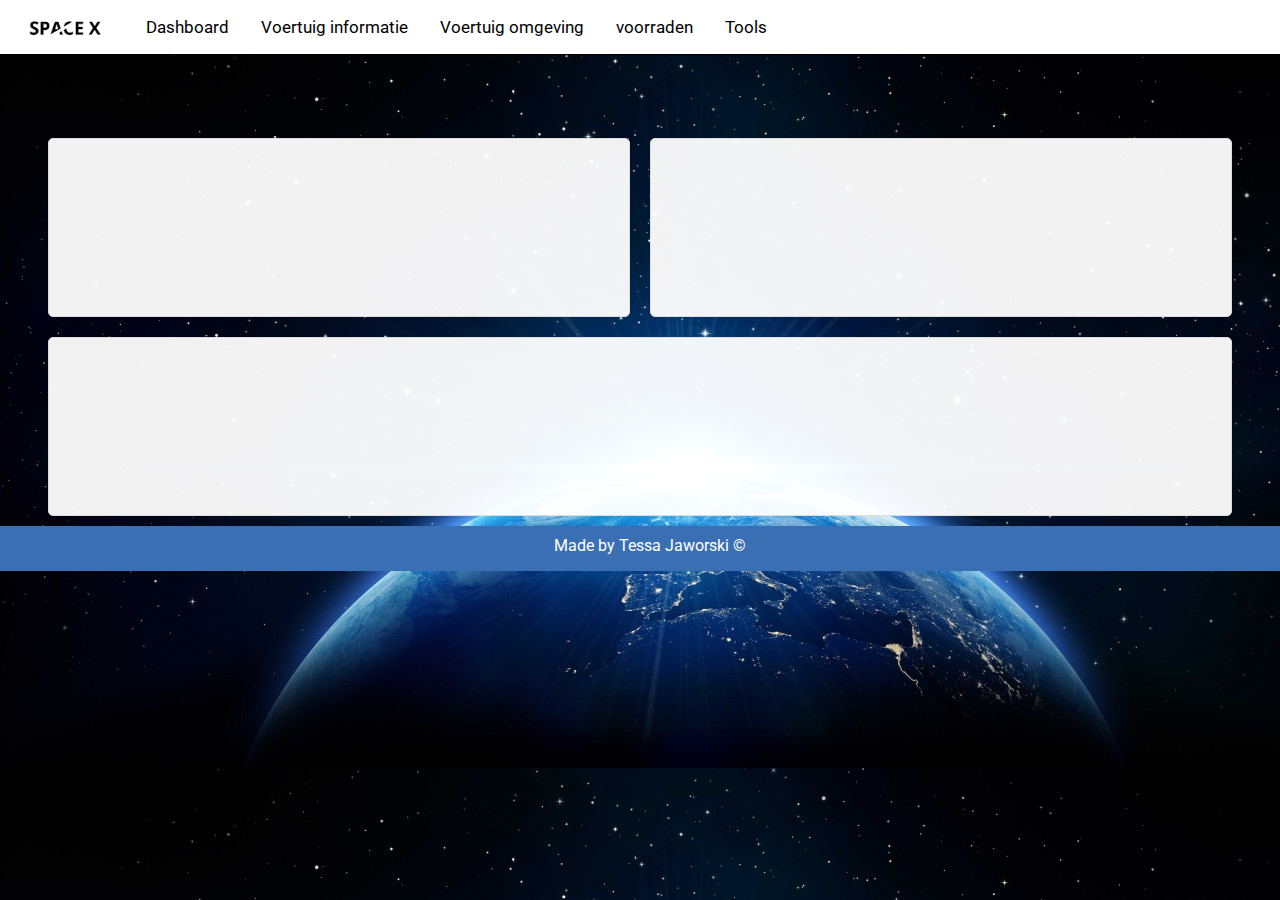
==== index.html @ a4dc6308 "Change chart.js" ====
<!DOCTYPE html>
<html lang="nl">
<head>
	<meta charset="UTF-8">
        <meta name="viewport" content="width=device-width, initial-scale=1.0">
	<title>Dashboard</title>

	<script type="text/javascript" src="assets/js/utils.js"> </script>
    <script type="text/javascript" src="assets/js/chart.min.js"> </script>
	<link rel="stylesheet" href="assets/css/style.css">
	<link rel="stylesheet" href="assets/css/nav.css">
</head>
<body>
	<nav class="topnav" id="myTopnav">
		  	<a href="index.html"><img src="assets/img/space-x.png" alt="logo space"/></a>
            <a href="index.html">Dashboard</a>
		  	<a href="index.html">Voertuig informatie</a>
		  	<a href="challenge1a.html">Voertuig omgeving</a>
		  	<a href="challenge1.html">voorraden</a>
		  	<a href="challenge2a.html">Tools</a>
		  	<a href="#" id="menu">&#9776;</a>
		</nav>

    <!-- container start -->
        <div class="container">
            <section class="flex-container">
                  <!-- flex item 1 -->
                  <article class="flex-item">
            
                      <canvas id="canvas"></canvas>

                  </article>
                  <!-- einde flex item -->
                  <!-- flex item 2 -->
                  <article class="flex-item">  
    
                        <canvas id="myChart"></canvas>
         
                  </article>
                  <!-- einde flex item 2 -->
                  <!-- flex item 3 -->
                  <article class="flex-item">  
           
                       <canvas id="speedChart" ></canvas>
         
                  </article>
                  <!-- einde flex item 2 -->
            </section>
        </div>
		<!-- einde nav -->
        <footer>
        <p> Made by Tessa Jaworski &copy; </p>
        </footer>
       

</body>
	<script type="text/javascript" src="assets/js/main.js"> </script>

</html>
---- assets/css/style.css ----
@import url('https://fonts.googleapis.com/css?family=Roboto');
* {
	margin: 0px;
	font-family: 'Roboto', sans-serif;
}

body {
	background-image: url("../img/background.jpg");
}

.container {
	padding-top: 128px;
}

.flex-container {
  display: flex;
  align-items: flex-start; 
  flex-wrap: wrap;
  background-color: transparent;
   
  -ms-box-orient: horizontal;
  display: -webkit-box;
  display: -moz-box;
  display: -ms-flexbox;
  display: -moz-flex;
  display: -webkit-flex;
  display: flex;
    
  -webkit-justify-content: space-around;
  justify-content: space-around;
  -webkit-flex-flow: row wrap;
  flex-flow: row wrap;
  -webkit-align-items: stretch;
  align-items: stretch;

}

.flex-item {
 /* background-color: #262e3e;*/
  background-color: rgba(255, 255, 255, 0.95);
  width: 92%;
  margin: 10px;
  padding-left: 4%;
  padding-right: 4%;
  text-align: center;
  line-height: 75px;
  font-size: 30px;
  border: 1px solid #ddd;
  border-radius: 5px;
}

footer {
	width: 100%;
	height: 25px;
	background-color: #3a6fb4;
	overflow: hidden;
	text-align: center;
	padding: 10px;
	margin-top: 50px;
	color: white;
}



@media only screen and (min-width: 600px) {

	.container {
		float: left;
		width: 90%;
		padding-left: 5%;
		padding-right: 5%;
	}


}


@media only screen and (min-width: 1200px) {

	.container {
		float: left;
		width: 94%;
		padding-left: 3%;
		padding-right: 3%;
	}

.flex-container {
  display: flex;
  align-items: flex-start; 


}

.flex-item {
 /* background-color: #262e3e;*/
  margin: 10px;
  text-align: center;
  line-height: 75px;
  font-size: 30px;
  width: 40%;

}
.flex-item:nth-of-type(1) {
  flex-grow: 1;
}
.flex-item:nth-of-type(2) {
  flex-grow: 1;
}

.flex-item:nth-of-type(3) {
  flex-grow: 3;
}

footer {
	margin-top: 30px;
}
}
---- assets/css/nav.css ----
.topnav {
  overflow: hidden;
  background-color: #ffffff;
  border-bottom: 1px solid black;
  position: fixed;
  width: 100%;
  z-index: 1000;
}

.topnav a  {
  float: left;
  display: block;
  color: #000;
  text-align: center;
  padding: 17px 16px;
  text-decoration: none;
  font-size: 17px;
}

.topnav a:first-child  {
  float: left;
  display: block;
  color: #f2f2f2;
  text-align: center;
  padding: 5px 20px 2px;
  text-decoration: none;
  font-size: 20px;
}

.topnav a img {
  color: #f4e242;
  font-weight: bold;
  width: 90px;
  padding-top: 8px;

}

.topnav a:hover {
  background-color: #fff;
  color: black;
}

.topnav a:hover:first-child {
  background-color: none;
  color: black;
}
.topnav #menu {
  display: none;
}


@media only screen and (max-width: 980px) {
  .topnav a {display: none;
       transition: 0.5s;}
  
  .topnav a:first-child {display: block;}
  
  .topnav a#menu {
    display: block;
    position: absolute;
    right: 0;
    font-size: 25px;
    top: -14px;
    transition:all 0.3s linear;
  }

  .topnav.active a {
    float: none;
    display: block;
    text-align: left;
    transition:all 0.3s linear;

  }




}
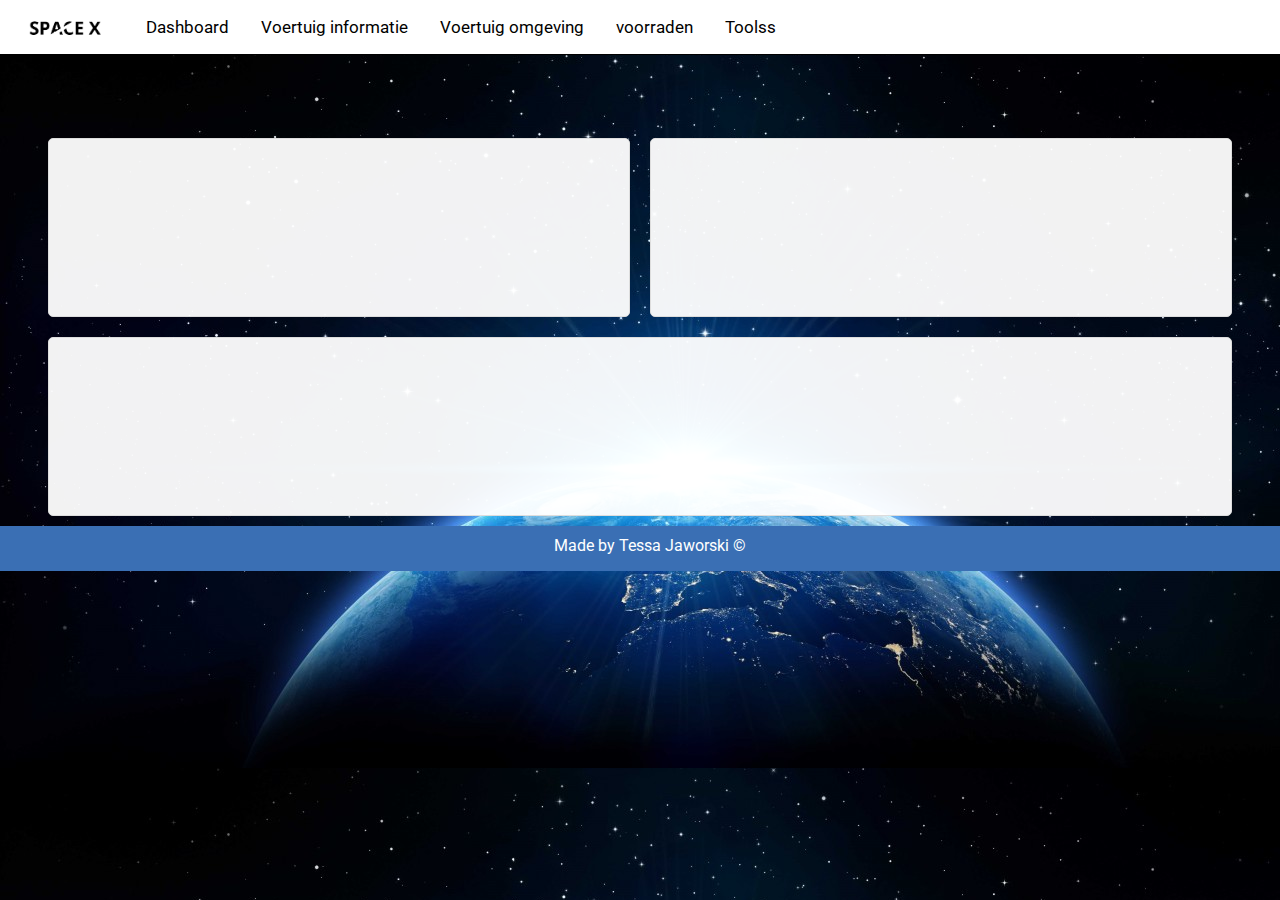
==== commit 479c24eb: "Change" ====
--- a/index.html
+++ b/index.html
@@ -17,7 +17,7 @@
 		  	<a href="index.html">Voertuig informatie</a>
 		  	<a href="challenge1a.html">Voertuig omgeving</a>
 		  	<a href="challenge1.html">voorraden</a>
-		  	<a href="challenge2a.html">Tools</a>
+		  	<a href="challenge2a.html">Toolss</a>
 		  	<a href="#" id="menu">&#9776;</a>
 		</nav>
 
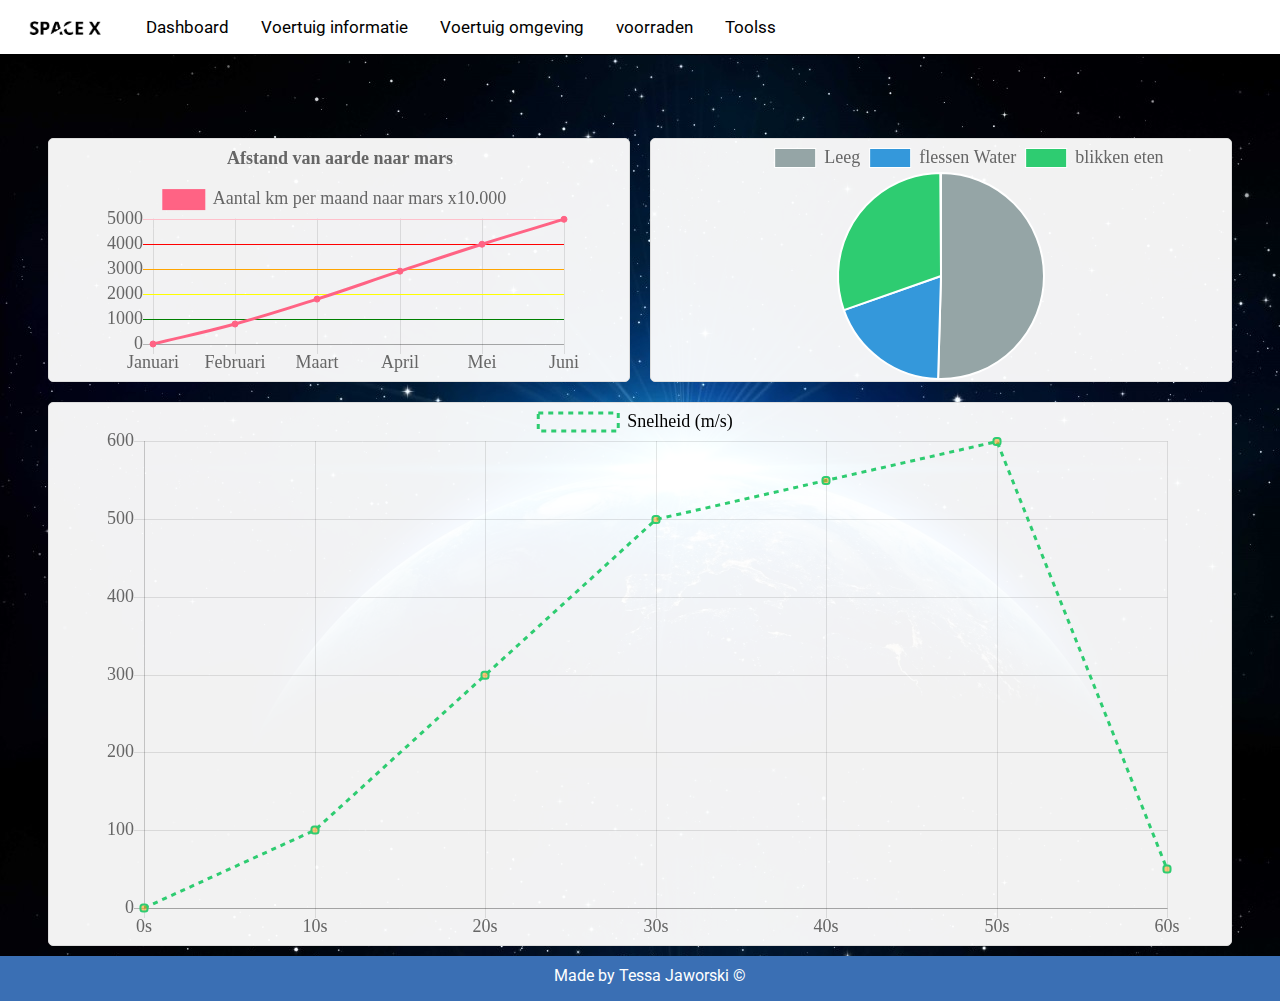
==== commit 6c1205df: "Change Hoofdletter Chart.min.js" ====
--- a/index.html
+++ b/index.html
@@ -6,7 +6,7 @@
 	<title>Dashboard</title>
 
 	<script type="text/javascript" src="assets/js/utils.js"> </script>
-    <script type="text/javascript" src="assets/js/chart.min.js"> </script>
+    <script type="text/javascript" src="assets/js/Chart.min.js"> </script>
 	<link rel="stylesheet" href="assets/css/style.css">
 	<link rel="stylesheet" href="assets/css/nav.css">
 </head>
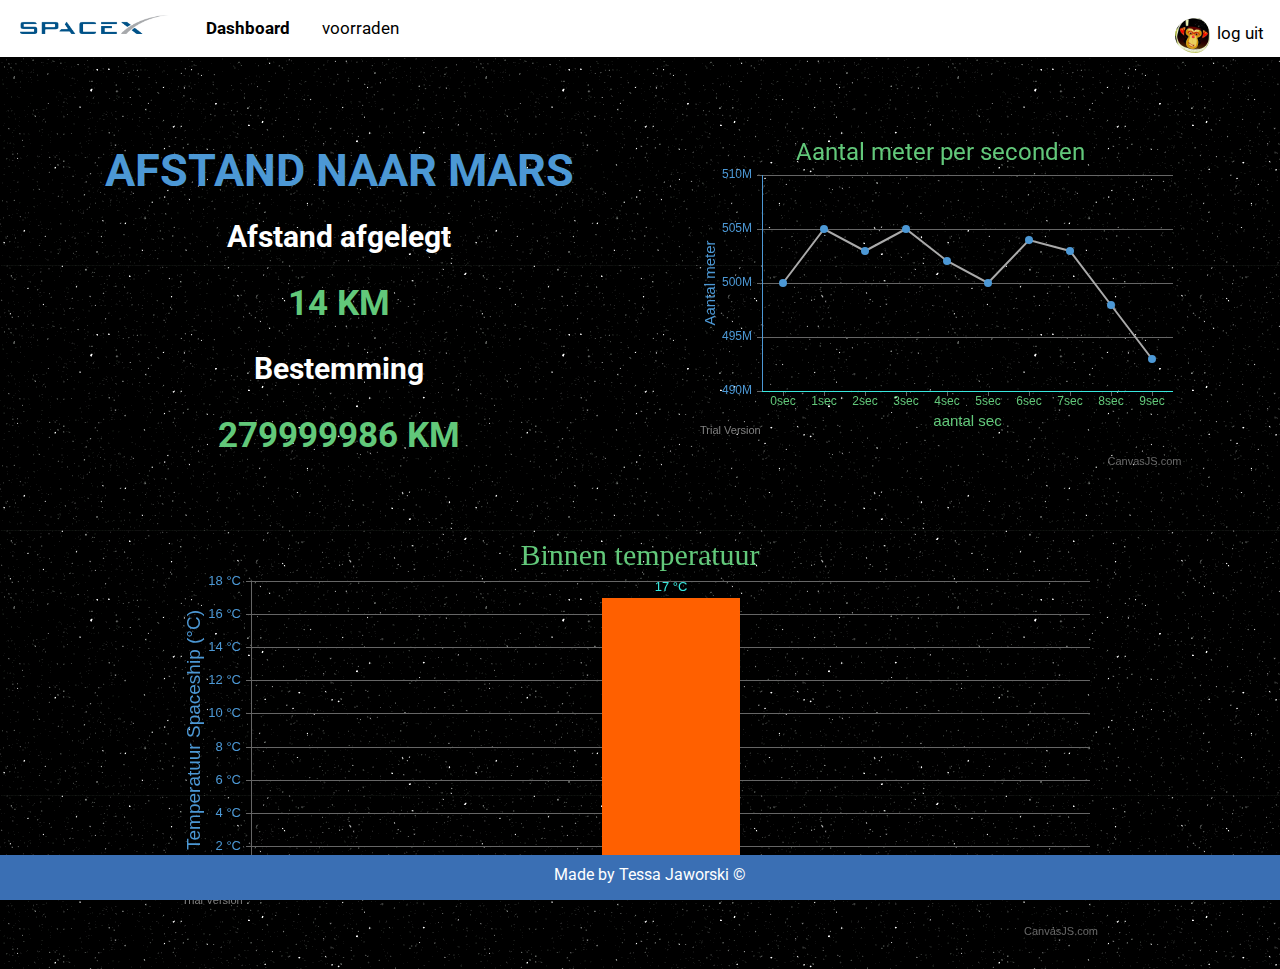
==== commit eef17b17: "Add html pages and css javascript img" ====
--- a/index.html
+++ b/index.html
@@ -1,59 +1,69 @@
 <!DOCTYPE html>
 <html lang="nl">
 <head>
-	<meta charset="UTF-8">
+    <meta charset="UTF-8">
         <meta name="viewport" content="width=device-width, initial-scale=1.0">
-	<title>Dashboard</title>
+    <title>Dashboard</title>
+    <link rel="stylesheet" href="assets/css/style.css">
 
-	<script type="text/javascript" src="assets/js/utils.js"> </script>
-    <script type="text/javascript" src="assets/js/Chart.min.js"> </script>
-	<link rel="stylesheet" href="assets/css/style.css">
-	<link rel="stylesheet" href="assets/css/nav.css">
+      <script type="text/javascript" src=""></script>
+  <link rel="stylesheet" type="text/css" href="assets/css/style.css">
+  <link rel="stylesheet" type="text/css" href="assets/css/nav.css">
+  <link rel="stylesheet" type="text/css" href="assets/css/fontawesome.min.css">
 </head>
+
+
 <body>
-	<nav class="topnav" id="myTopnav">
-		  	<a href="index.html"><img src="assets/img/space-x.png" alt="logo space"/></a>
-            <a href="index.html">Dashboard</a>
-		  	<a href="index.html">Voertuig informatie</a>
-		  	<a href="challenge1a.html">Voertuig omgeving</a>
-		  	<a href="challenge1.html">voorraden</a>
-		  	<a href="challenge2a.html">Toolss</a>
-		  	<a href="#" id="menu">&#9776;</a>
-		</nav>
+        <nav class="topnav" id="myTopnav">
+          <a href="index.html"><img src="assets/img/spacex.png" alt="logo space"/></a>
+          <a href="index.html" class="active"> Dashboard</a>
+          <a href="voorraad.html">voorraden</a>
+          <a href="index.html" class="right"><img src="assets/img/avatar.png" class="avatar-pf" alt="avatar"/><span>log uit</span></a>
+          <a href="#" id="menu">&#9776;</a>
+        </nav>
 
-    <!-- container start -->
         <div class="container">
-            <section class="flex-container">
-                  <!-- flex item 1 -->
-                  <article class="flex-item">
-            
-                      <canvas id="canvas"></canvas>
-
-                  </article>
+            <section class="flex-container"> <!-- flex container -->
+                <!-- flex item 1 -->
+                <article class="flex-item"> <!-- flex- item-->
+                  <div id="distance"> <!-- distance -->
+                    <h2> Afstand naar mars </h2>
+                    <h4>Afstand afgelegt</h2>
+                    <h3 class="counter"><span id="counterup">0</span> km</h3>
+                    <p id="updateChart"> </p>
+                    <h4>Bestemming </h2>
+                    <h3 class="counter"><span id="countdowntimer">280.000.000</span> km</h3>
+                  </div> <!-- einde distance -->
+                </article>
                   <!-- einde flex item -->
                   <!-- flex item 2 -->
-                  <article class="flex-item">  
-    
-                        <canvas id="myChart"></canvas>
-         
+
+                  <!-- einde flex item 2 -->
+                  <!-- flex item 3 -->
+                  <article class="flex-item"> 
+                    <div id="km"></div>
                   </article>
                   <!-- einde flex item 2 -->
-                  <!-- flex item 3 -->
                   <article class="flex-item">  
-           
-                       <canvas id="speedChart" ></canvas>
-         
-                  </article>
-                  <!-- einde flex item 2 -->
-            </section>
+                    <div id="chartContainer"></div> 
+                  </article>           
+            </section> <!-- einde flex container -->
         </div>
-		<!-- einde nav -->
-        <footer>
+                <footer>
         <p> Made by Tessa Jaworski &copy; </p>
         </footer>
        
+</body>
 
-</body>
-	<script type="text/javascript" src="assets/js/main.js"> </script>
+
+
+<script type="text/javascript">
+
+</script>
+
+    <script type="text/javascript" src="assets/js/canvasjs.min.js"> </script> 
+        <script type="text/javascript" src="assets/js/main-canvasjs.js"> </script>
+          <script type="text/javascript" src="assets/js/main.js"> </script>
+          <script type="text/javascript" src="assets/js/count-timer.js"> </script>
 
 </html>--- a/assets/css/style.css
+++ b/assets/css/style.css
@@ -1,16 +1,95 @@
+/* mobile first design */
+
 @import url('https://fonts.googleapis.com/css?family=Roboto');
 * {
 	margin: 0px;
 	font-family: 'Roboto', sans-serif;
 }
 
+/* background color */
 body {
-	background-image: url("../img/background.jpg");
+	background-image: url("../img/background4.gif");
+  min-height: 100%;
+}
+
+.button-min {
+    background-color: #be463d;
+    border: none;
+    color: white;
+    padding: 10px 25px;
+    text-align: center;
+    text-decoration: none;
+    display: inline-block;
+    font-size: 16px;
+    margin: 4px 2px;
+    border-radius: 10px;
+    cursor: pointer;
+}
+
+.button-min:hover {
+    background-color: #ef7267;
+}
+
+.button-plus {
+    background-color: #84ce3a;
+    border: none;
+    color: white;
+    padding: 10px 25px;
+    text-align: center;
+    text-decoration: none;
+    display: inline-block;
+    font-size: 16px;
+    margin: 4px 2px;
+    border-radius: 10px;
+    cursor: pointer;
+}
+
+.button-plus:hover {
+    background-color: #aadd77;
+}
+
+/* afstand naar MARS */
+#distance {
+	text-align: center;
+	line-height: 2.2em;
+  background-color: ;
+  color: #62c87a;
+}
+
+h2 {
+  text-transform: uppercase;
+  color: #4c98d5;
+}
+
+h4 {
+  color: white;
+}
+
+#km {
+  height: 300px; 
+  width: 100%;
+}
+
+#chartContainer {
+  height: 370px; 
+  max-width: 920px; 
+  margin: 0px auto;
+}
+
+.counter {
+  text-transform: uppercase;
 }
 
 .container {
 	padding-top: 128px;
 }
+
+.active {
+  font-weight: bold;
+  color: #1b5284;
+}
+
+
 
 .flex-container {
   display: flex;
@@ -35,31 +114,57 @@
 
 }
 
+p {
+  color: white;
+}
+
+article p {
+  font-size: 15px;
+}
+
 .flex-item {
  /* background-color: #262e3e;*/
-  background-color: rgba(255, 255, 255, 0.95);
+  /*background-color: rgba(255, 255, 255, 0.95);*/
   width: 92%;
-  margin: 10px;
+  margin: 10px 10px 30px 10px;
   padding-left: 4%;
   padding-right: 4%;
   text-align: center;
   line-height: 75px;
   font-size: 30px;
-  border: 1px solid #ddd;
+/*  border: 1px solid #ddd;*/
   border-radius: 5px;
-}
+  padding-bottom: 50px;
+}
+
+.bar-item {
+	padding: 15px;
+}
+
+
 
 footer {
 	width: 100%;
+   position: fixed;
+
 	height: 25px;
 	background-color: #3a6fb4;
 	overflow: hidden;
 	text-align: center;
 	padding: 10px;
-	margin-top: 50px;
+	margin-top: 100px;
 	color: white;
-}
-
+     left: 0;
+   bottom: 0;
+}
+
+@media only screen and (min-width: 350px) {
+
+article p {
+  font-size: 20px;
+}
+  
+}
 
 
 @media only screen and (min-width: 600px) {
@@ -71,11 +176,19 @@
 		padding-right: 5%;
 	}
 
+  article p {
+  font-size: 30px;
+}
+
 
 }
 
 
 @media only screen and (min-width: 1200px) {
+
+    article p {
+  font-size: 35px;
+}
 
 	.container {
 		float: left;
--- a/assets/css/style.css
+++ b/assets/css/style.css
@@ -1,16 +1,95 @@
+/* mobile first design */
+
 @import url('https://fonts.googleapis.com/css?family=Roboto');
 * {
 	margin: 0px;
 	font-family: 'Roboto', sans-serif;
 }
 
+/* background color */
 body {
-	background-image: url("../img/background.jpg");
+	background-image: url("../img/background4.gif");
+  min-height: 100%;
+}
+
+.button-min {
+    background-color: #be463d;
+    border: none;
+    color: white;
+    padding: 10px 25px;
+    text-align: center;
+    text-decoration: none;
+    display: inline-block;
+    font-size: 16px;
+    margin: 4px 2px;
+    border-radius: 10px;
+    cursor: pointer;
+}
+
+.button-min:hover {
+    background-color: #ef7267;
+}
+
+.button-plus {
+    background-color: #84ce3a;
+    border: none;
+    color: white;
+    padding: 10px 25px;
+    text-align: center;
+    text-decoration: none;
+    display: inline-block;
+    font-size: 16px;
+    margin: 4px 2px;
+    border-radius: 10px;
+    cursor: pointer;
+}
+
+.button-plus:hover {
+    background-color: #aadd77;
+}
+
+/* afstand naar MARS */
+#distance {
+	text-align: center;
+	line-height: 2.2em;
+  background-color: ;
+  color: #62c87a;
+}
+
+h2 {
+  text-transform: uppercase;
+  color: #4c98d5;
+}
+
+h4 {
+  color: white;
+}
+
+#km {
+  height: 300px; 
+  width: 100%;
+}
+
+#chartContainer {
+  height: 370px; 
+  max-width: 920px; 
+  margin: 0px auto;
+}
+
+.counter {
+  text-transform: uppercase;
 }
 
 .container {
 	padding-top: 128px;
 }
+
+.active {
+  font-weight: bold;
+  color: #1b5284;
+}
+
+
 
 .flex-container {
   display: flex;
@@ -35,31 +114,57 @@
 
 }
 
+p {
+  color: white;
+}
+
+article p {
+  font-size: 15px;
+}
+
 .flex-item {
  /* background-color: #262e3e;*/
-  background-color: rgba(255, 255, 255, 0.95);
+  /*background-color: rgba(255, 255, 255, 0.95);*/
   width: 92%;
-  margin: 10px;
+  margin: 10px 10px 30px 10px;
   padding-left: 4%;
   padding-right: 4%;
   text-align: center;
   line-height: 75px;
   font-size: 30px;
-  border: 1px solid #ddd;
+/*  border: 1px solid #ddd;*/
   border-radius: 5px;
-}
+  padding-bottom: 50px;
+}
+
+.bar-item {
+	padding: 15px;
+}
+
+
 
 footer {
 	width: 100%;
+   position: fixed;
+
 	height: 25px;
 	background-color: #3a6fb4;
 	overflow: hidden;
 	text-align: center;
 	padding: 10px;
-	margin-top: 50px;
+	margin-top: 100px;
 	color: white;
-}
-
+     left: 0;
+   bottom: 0;
+}
+
+@media only screen and (min-width: 350px) {
+
+article p {
+  font-size: 20px;
+}
+  
+}
 
 
 @media only screen and (min-width: 600px) {
@@ -71,11 +176,19 @@
 		padding-right: 5%;
 	}
 
+  article p {
+  font-size: 30px;
+}
+
 
 }
 
 
 @media only screen and (min-width: 1200px) {
+
+    article p {
+  font-size: 35px;
+}
 
 	.container {
 		float: left;
--- a/assets/css/nav.css
+++ b/assets/css/nav.css
@@ -1,3 +1,5 @@
+
+
 .topnav {
   overflow: hidden;
   background-color: #ffffff;
@@ -12,9 +14,14 @@
   display: block;
   color: #000;
   text-align: center;
-  padding: 17px 16px;
+  padding: 18px 16px;
+  padding-bottom: 0px;
   text-decoration: none;
   font-size: 17px;
+}
+
+.right {
+  float: right !important;
 }
 
 .topnav a:first-child  {
@@ -30,8 +37,8 @@
 .topnav a img {
   color: #f4e242;
   font-weight: bold;
-  width: 90px;
-  padding-top: 8px;
+  width: 150px;
+  padding-top: 10px;
 
 }
 
@@ -46,6 +53,18 @@
 }
 .topnav #menu {
   display: none;
+}
+
+.avatar-pf {
+  max-width: 35px;
+  border-radius: 50%;
+  padding-top: 0px !important;
+  padding-right: 7px;
+}
+
+nav span {
+      position: relative;
+    bottom: 14px;
 }
 
 
@@ -71,6 +90,9 @@
     transition:all 0.3s linear;
 
   }
+.right {
+  float: none !important;
+}
 
 
 
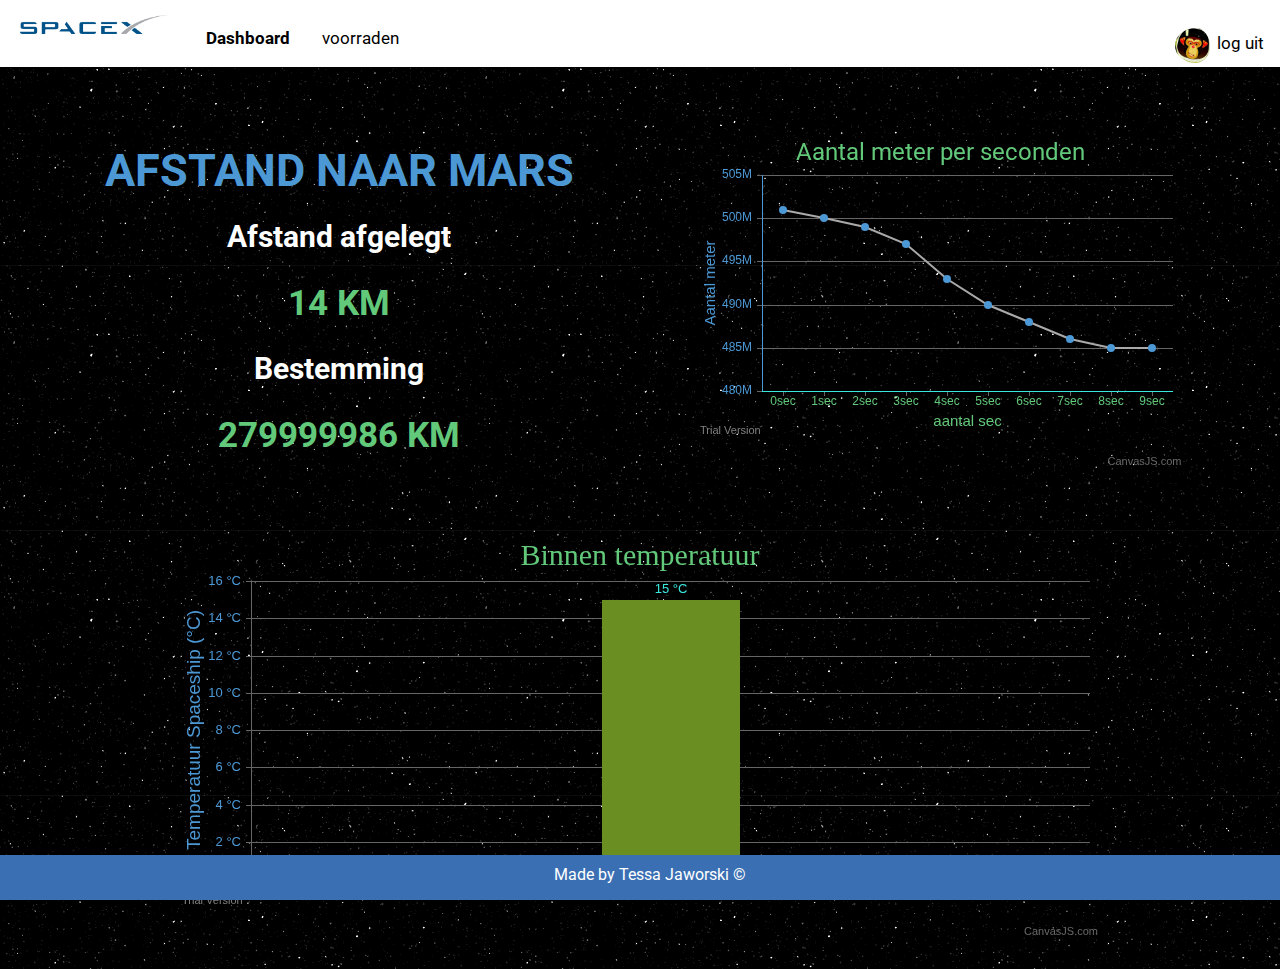
==== commit 7c6955d6: "Add favicon index + voorraad.html" ====
--- a/index.html
+++ b/index.html
@@ -5,8 +5,9 @@
         <meta name="viewport" content="width=device-width, initial-scale=1.0">
     <title>Dashboard</title>
     <link rel="stylesheet" href="assets/css/style.css">
+    <link rel="shortcut icon" href="assets/img/spacex.png">
 
-      <script type="text/javascript" src=""></script>
+
   <link rel="stylesheet" type="text/css" href="assets/css/style.css">
   <link rel="stylesheet" type="text/css" href="assets/css/nav.css">
   <link rel="stylesheet" type="text/css" href="assets/css/fontawesome.min.css">
--- a/assets/css/nav.css
+++ b/assets/css/nav.css
@@ -14,7 +14,7 @@
   display: block;
   color: #000;
   text-align: center;
-  padding: 18px 16px;
+  padding: 28px 16px;
   padding-bottom: 0px;
   text-decoration: none;
   font-size: 17px;
@@ -69,8 +69,11 @@
 
 
 @media only screen and (max-width: 980px) {
-  .topnav a {display: none;
-       transition: 0.5s;}
+  .topnav a {
+    display: none;
+    transition: 0.5s;
+    padding: 28px 16px;
+  }
   
   .topnav a:first-child {display: block;}
   
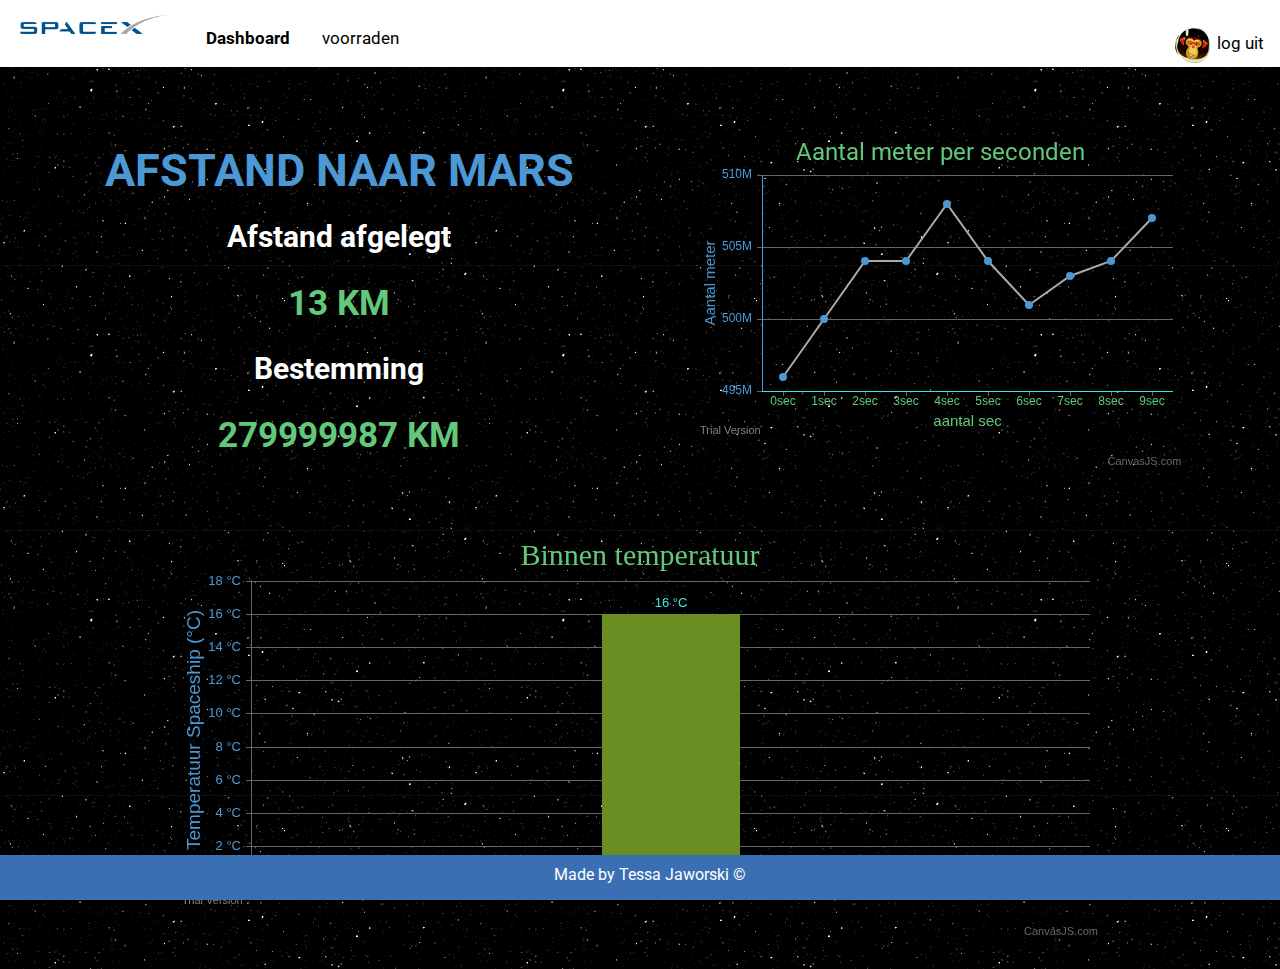
==== commit dead705a: "Add comments index + voorraad.html" ====
--- a/index.html
+++ b/index.html
@@ -1,70 +1,56 @@
 <!DOCTYPE html>
 <html lang="nl">
-<head>
-    <meta charset="UTF-8">
-        <meta name="viewport" content="width=device-width, initial-scale=1.0">
-    <title>Dashboard</title>
-    <link rel="stylesheet" href="assets/css/style.css">
-    <link rel="shortcut icon" href="assets/img/spacex.png">
+  <head>
+      <meta charset="UTF-8">
+      <meta name="viewport" content="width=device-width, initial-scale=1.0">
+      <title>Dashboard</title>
+      <link rel="stylesheet" href="assets/css/style.css">
+      <link rel="shortcut icon" href="assets/img/spacex.png">
+      <link rel="stylesheet" type="text/css" href="assets/css/style.css">
+      <link rel="stylesheet" type="text/css" href="assets/css/nav.css">
+  </head>
 
 
-  <link rel="stylesheet" type="text/css" href="assets/css/style.css">
-  <link rel="stylesheet" type="text/css" href="assets/css/nav.css">
-  <link rel="stylesheet" type="text/css" href="assets/css/fontawesome.min.css">
-</head>
+  <body>
+    <nav class="topnav" id="myTopnav">
+      <a href="index.html"><img src="assets/img/spacex.png" alt="logo space"/></a>
+      <a href="index.html" class="active"> Dashboard</a>
+      <a href="voorraad.html">voorraden</a>
+      <a href="index.html" class="right"><img src="assets/img/avatar.png" class="avatar-pf" alt="avatar"/><span>log uit</span></a>
+      <a href="#" id="menu">&#9776;</a>
+    </nav>
 
+    <div class="container">
+      <section class="flex-container"> <!-- flex container -->
+        <article class="flex-item"> <!-- flex- item 1-->
+          <div id="distance"> <!-- distance -->
+            <h2> Afstand naar mars </h2>
+            <h4>Afstand afgelegt</h2>
+            <h3 class="counter"><span id="counterup">0</span> km</h3>
+            <p id="updateChart"> </p>
+            <h4>Bestemming </h2>
+            <h3 class="counter"><span id="countdowntimer">280.000.000</span> km</h3>
+          </div> <!-- einde distance -->
+        </article><!-- einde flex item 1 -->
+  
+        <article class="flex-item"><!-- flex item 2 -->
+          <div id="km"></div> <!-- chart snelheid -->
+        </article><!-- einde flex item 2 -->
+        <article class="flex-item"> <!-- flex item 2 --> 
+          <div id="chartContainer"></div> 
+        </article> <!-- einde flex item 2 -->
+      </section> <!-- einde flex container -->
+    </div><!-- einde container -->
+    
+    <footer>
+      <p> Made by Tessa Jaworski &copy; </p>
+    </footer>    
+  </body>
 
-<body>
-        <nav class="topnav" id="myTopnav">
-          <a href="index.html"><img src="assets/img/spacex.png" alt="logo space"/></a>
-          <a href="index.html" class="active"> Dashboard</a>
-          <a href="voorraad.html">voorraden</a>
-          <a href="index.html" class="right"><img src="assets/img/avatar.png" class="avatar-pf" alt="avatar"/><span>log uit</span></a>
-          <a href="#" id="menu">&#9776;</a>
-        </nav>
-
-        <div class="container">
-            <section class="flex-container"> <!-- flex container -->
-                <!-- flex item 1 -->
-                <article class="flex-item"> <!-- flex- item-->
-                  <div id="distance"> <!-- distance -->
-                    <h2> Afstand naar mars </h2>
-                    <h4>Afstand afgelegt</h2>
-                    <h3 class="counter"><span id="counterup">0</span> km</h3>
-                    <p id="updateChart"> </p>
-                    <h4>Bestemming </h2>
-                    <h3 class="counter"><span id="countdowntimer">280.000.000</span> km</h3>
-                  </div> <!-- einde distance -->
-                </article>
-                  <!-- einde flex item -->
-                  <!-- flex item 2 -->
-
-                  <!-- einde flex item 2 -->
-                  <!-- flex item 3 -->
-                  <article class="flex-item"> 
-                    <div id="km"></div>
-                  </article>
-                  <!-- einde flex item 2 -->
-                  <article class="flex-item">  
-                    <div id="chartContainer"></div> 
-                  </article>           
-            </section> <!-- einde flex container -->
-        </div>
-                <footer>
-        <p> Made by Tessa Jaworski &copy; </p>
-        </footer>
-       
-</body>
-
-
-
-<script type="text/javascript">
-
-</script>
-
-    <script type="text/javascript" src="assets/js/canvasjs.min.js"> </script> 
-        <script type="text/javascript" src="assets/js/main-canvasjs.js"> </script>
-          <script type="text/javascript" src="assets/js/main.js"> </script>
-          <script type="text/javascript" src="assets/js/count-timer.js"> </script>
+<!-- javascript files -->
+  <script type="text/javascript" src="assets/js/canvasjs.min.js"> </script> 
+  <script type="text/javascript" src="assets/js/main-canvasjs.js"> </script>
+  <script type="text/javascript" src="assets/js/main.js"> </script>
+  <script type="text/javascript" src="assets/js/count-timer.js"> </script>
 
 </html>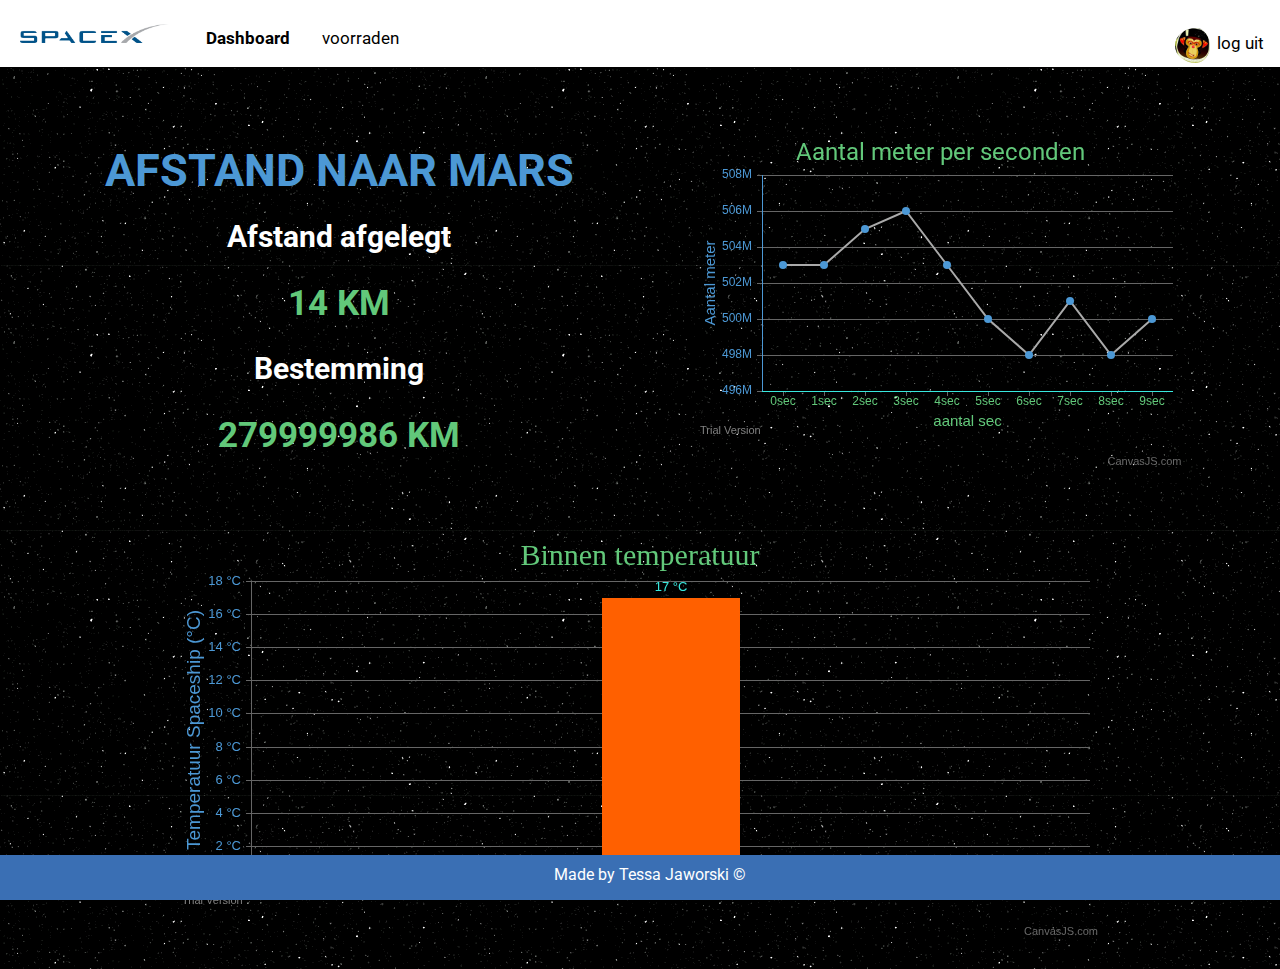
==== commit 91794f09: "Add favicon" ====
--- a/index.html
+++ b/index.html
@@ -5,7 +5,7 @@
       <meta name="viewport" content="width=device-width, initial-scale=1.0">
       <title>Dashboard</title>
       <link rel="stylesheet" href="assets/css/style.css">
-      <link rel="shortcut icon" href="assets/img/spacex.png">
+      <link rel="shortcut icon" href="assets/img/favicon.ico">
       <link rel="stylesheet" type="text/css" href="assets/css/style.css">
       <link rel="stylesheet" type="text/css" href="assets/css/nav.css">
   </head>
--- a/assets/css/style.css
+++ b/assets/css/style.css
@@ -8,10 +8,11 @@
 
 /* background color */
 body {
-	background-image: url("../img/background4.gif");
+	background-color: black;
   min-height: 100%;
 }
 
+/* button chartjs min */
 .button-min {
     background-color: #be463d;
     border: none;
@@ -30,6 +31,7 @@
     background-color: #ef7267;
 }
 
+/* button chartjs plus */
 .button-plus {
     background-color: #84ce3a;
     border: none;
@@ -114,14 +116,6 @@
 
 }
 
-p {
-  color: white;
-}
-
-article p {
-  font-size: 15px;
-}
-
 .flex-item {
  /* background-color: #262e3e;*/
   /*background-color: rgba(255, 255, 255, 0.95);*/
@@ -141,6 +135,13 @@
 	padding: 15px;
 }
 
+p {
+  color: white;
+}
+
+article p {
+  font-size: 15px;
+}
 
 
 footer {
@@ -162,7 +163,8 @@
 
 article p {
   font-size: 20px;
-}
+  }
+
   
 }
 
@@ -178,7 +180,12 @@
 
   article p {
   font-size: 30px;
-}
+  }
+
+  body {
+  background-image: url("../img/background4.gif");
+  min-height: 100%;
+  }
 
 
 }
@@ -188,7 +195,7 @@
 
     article p {
   font-size: 35px;
-}
+  }
 
 	.container {
 		float: left;
@@ -212,19 +219,19 @@
   font-size: 30px;
   width: 40%;
 
-}
+  }
 .flex-item:nth-of-type(1) {
   flex-grow: 1;
-}
+  }
 .flex-item:nth-of-type(2) {
   flex-grow: 1;
-}
+  }
 
 .flex-item:nth-of-type(3) {
   flex-grow: 3;
-}
+  }
 
 footer {
 	margin-top: 30px;
-}
+  }
 }--- a/assets/css/style.css
+++ b/assets/css/style.css
@@ -8,10 +8,11 @@
 
 /* background color */
 body {
-	background-image: url("../img/background4.gif");
+	background-color: black;
   min-height: 100%;
 }
 
+/* button chartjs min */
 .button-min {
     background-color: #be463d;
     border: none;
@@ -30,6 +31,7 @@
     background-color: #ef7267;
 }
 
+/* button chartjs plus */
 .button-plus {
     background-color: #84ce3a;
     border: none;
@@ -114,14 +116,6 @@
 
 }
 
-p {
-  color: white;
-}
-
-article p {
-  font-size: 15px;
-}
-
 .flex-item {
  /* background-color: #262e3e;*/
   /*background-color: rgba(255, 255, 255, 0.95);*/
@@ -141,6 +135,13 @@
 	padding: 15px;
 }
 
+p {
+  color: white;
+}
+
+article p {
+  font-size: 15px;
+}
 
 
 footer {
@@ -162,7 +163,8 @@
 
 article p {
   font-size: 20px;
-}
+  }
+
   
 }
 
@@ -178,7 +180,12 @@
 
   article p {
   font-size: 30px;
-}
+  }
+
+  body {
+  background-image: url("../img/background4.gif");
+  min-height: 100%;
+  }
 
 
 }
@@ -188,7 +195,7 @@
 
     article p {
   font-size: 35px;
-}
+  }
 
 	.container {
 		float: left;
@@ -212,19 +219,19 @@
   font-size: 30px;
   width: 40%;
 
-}
+  }
 .flex-item:nth-of-type(1) {
   flex-grow: 1;
-}
+  }
 .flex-item:nth-of-type(2) {
   flex-grow: 1;
-}
+  }
 
 .flex-item:nth-of-type(3) {
   flex-grow: 3;
-}
+  }
 
 footer {
 	margin-top: 30px;
-}
+  }
 }--- a/assets/css/nav.css
+++ b/assets/css/nav.css
@@ -7,6 +7,7 @@
   position: fixed;
   width: 100%;
   z-index: 1000;
+
 }
 
 .topnav a  {
@@ -38,12 +39,11 @@
   color: #f4e242;
   font-weight: bold;
   width: 150px;
-  padding-top: 10px;
+  padding-top: 19px;
 
 }
 
 .topnav a:hover {
-  background-color: #fff;
   color: black;
 }
 
@@ -69,11 +69,20 @@
 
 
 @media only screen and (max-width: 980px) {
+  .topnav {
+      min-height: 53px;
+  }
+
   .topnav a {
     display: none;
     transition: 0.5s;
     padding: 28px 16px;
   }
+
+  .topnav a:hover {
+  background-color: #eee;
+  color: black;
+}
   
   .topnav a:first-child {display: block;}
   
@@ -95,9 +104,6 @@
   }
 .right {
   float: none !important;
-}
-
-
-
+  }
 
 }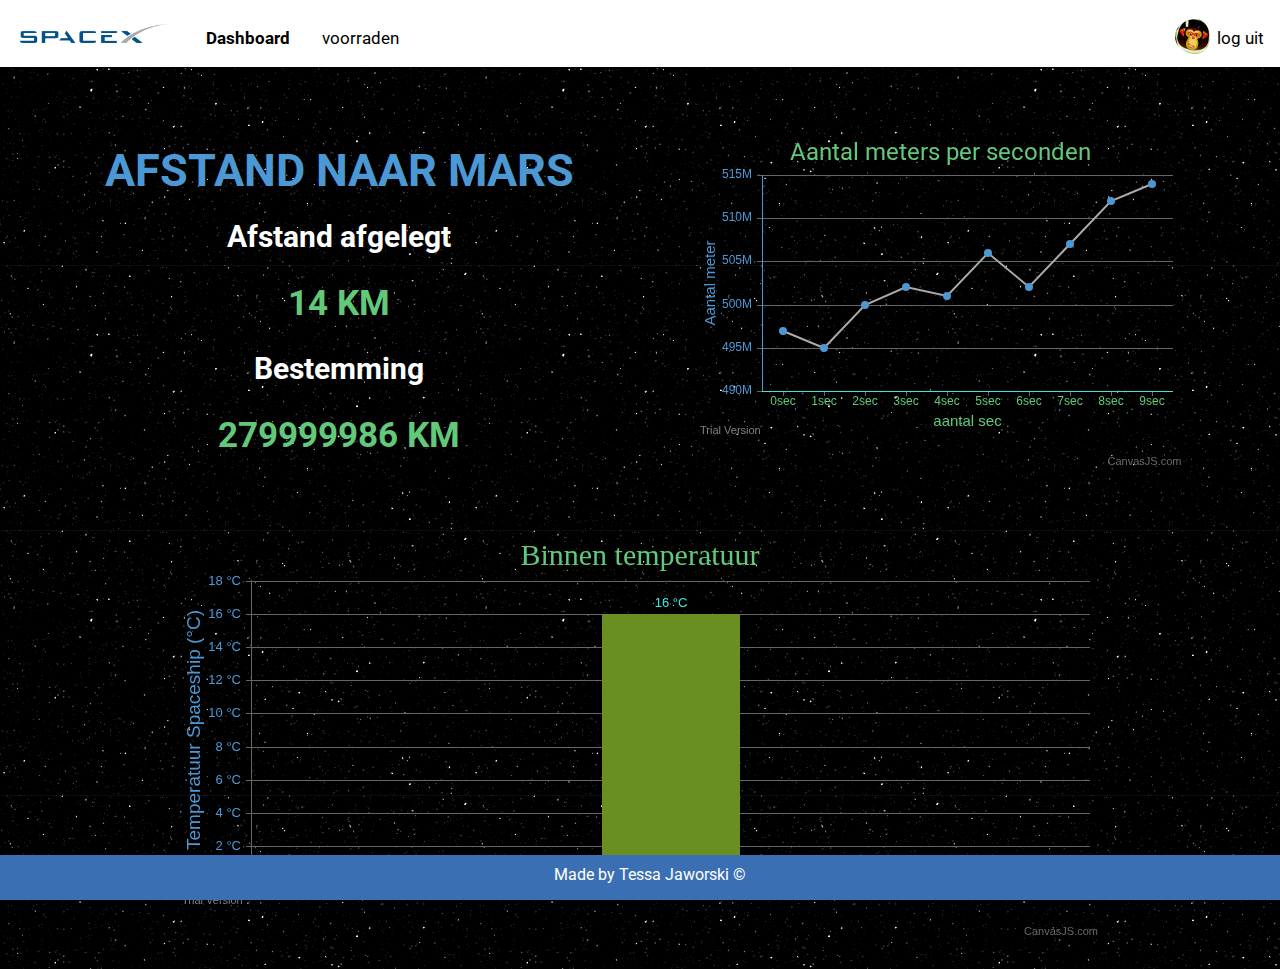
==== commit 1c610810: "Add new files" ====
--- a/index.html
+++ b/index.html
@@ -6,8 +6,8 @@
       <title>Dashboard</title>
       <link rel="stylesheet" href="assets/css/style.css">
       <link rel="shortcut icon" href="assets/img/favicon.ico">
-      <link rel="stylesheet" type="text/css" href="assets/css/style.css">
-      <link rel="stylesheet" type="text/css" href="assets/css/nav.css">
+      <link rel="stylesheet" type="text/css" href="assets/css/style.min.css">
+      <link rel="stylesheet" type="text/css" href="assets/css/nav.min.css">
   </head>
 
 
--- a/assets/css/style.min.css
+++ b/assets/css/style.min.css
@@ -0,0 +1 @@
+@import url(https://fonts.googleapis.com/css?family=Roboto);.counter,h2{text-transform:uppercase}*{margin:0;font-family:Roboto,sans-serif}.button-min,.button-plus{padding:10px 25px;text-decoration:none;display:inline-block;font-size:16px;margin:4px 2px;cursor:pointer;color:#fff;text-align:center}body{background-color:#000;min-height:100%}.button-min{background-color:#be463d;border:none;border-radius:10px}.button-min:hover{background-color:#ef7267}.button-plus{background-color:#84ce3a;border:none;border-radius:10px}.button-plus:hover{background-color:#ad7}#distance{text-align:center;line-height:2.2em;color:#62c87a}h2{color:#4c98d5}h4{color:#fff}#km{height:300px;width:100%}#chartContainer{height:370px;max-width:920px;margin:0 auto}.container{padding-top:128px}.active{font-weight:700;color:#1b5284}footer,p{color:#fff}.flex-container{flex-wrap:wrap;background-color:transparent;-ms-box-orient:horizontal;display:-webkit-box;display:-moz-box;display:-ms-flexbox;display:-moz-flex;display:-webkit-flex;display:flex;-webkit-justify-content:space-around;justify-content:space-around;-webkit-flex-flow:row wrap;flex-flow:row wrap;-webkit-align-items:stretch;align-items:stretch}.flex-item{width:92%;margin:10px 10px 30px;padding-left:4%;padding-right:4%;text-align:center;line-height:75px;font-size:30px;border-radius:5px;padding-bottom:50px}.bar-item{padding:15px}article p{font-size:15px}footer{width:100%;position:fixed;height:25px;background-color:#3a6fb4;overflow:hidden;text-align:center;padding:10px;margin-top:100px;left:0;bottom:0}@media only screen and (min-width:350px){article p{font-size:20px}}@media only screen and (min-width:600px){.container{float:left;width:90%;padding-left:5%;padding-right:5%}article p{font-size:30px}body{background-image:url(../img/background4.gif);min-height:100%}}@media only screen and (min-width:1200px){article p{font-size:35px}.container{float:left;width:94%;padding-left:3%;padding-right:3%}.flex-container{display:flex;align-items:flex-start}.flex-item{margin:10px;text-align:center;line-height:75px;font-size:30px;width:40%}.flex-item:nth-of-type(1),.flex-item:nth-of-type(2){flex-grow:1}.flex-item:nth-of-type(3){flex-grow:3}footer{margin-top:30px}}--- a/assets/css/nav.min.css
+++ b/assets/css/nav.min.css
@@ -0,0 +1 @@
+.topnav a,.topnav a:first-child{display:block;text-align:center;text-decoration:none}.topnav{overflow:hidden;background-color:#fff;border-bottom:1px solid #000;position:fixed;width:100%;z-index:1000}.topnav a{float:left;color:#000;padding:28px 16px 0;font-size:17px}.right{float:right!important}.topnav a:first-child{float:left;color:#f2f2f2;padding:5px 20px 2px;font-size:20px}.topnav a img{color:#f4e242;font-weight:700;width:150px;padding-top:19px}.topnav a:hover{color:#000}.topnav a:hover:first-child{background-color:none;color:#000}.topnav #menu{display:none}.avatar-pf{position:relative;bottom:9px;max-width:35px;border-radius:50%;padding-top:0!important;padding-right:7px}nav span{position:relative;bottom:19px}@media only screen and (max-width:980px){.avatar-pf{position:relative;bottom:0}nav span{position:relative;bottom:10px}.topnav{min-height:53px}.topnav a{display:none;transition:.5s;padding:28px 16px}.topnav a#menu,.topnav.active a{display:block;transition:all .3s linear}.topnav a:hover{background-color:#eee;color:#000}.topnav a:first-child{display:block}.topnav a#menu{position:absolute;right:0;font-size:25px;top:-14px}.topnav.active a{float:none;text-align:left}.right{float:none!important}}